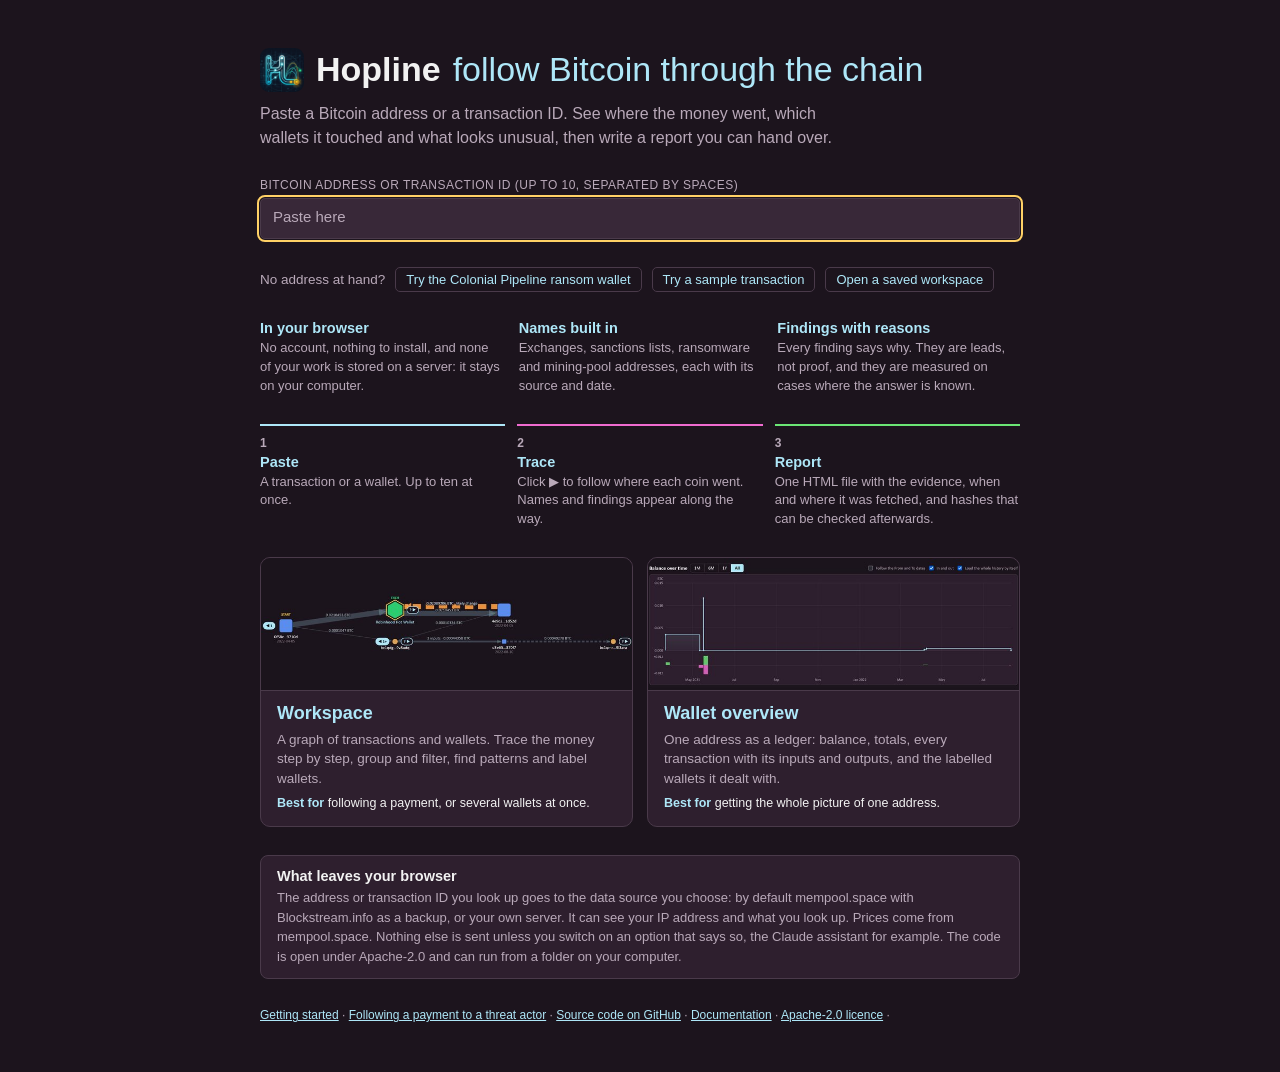
==== index.html @ 7388257e "Version in each page's footer, and a bar that offers a reload when the site has a later one Each pag" ====
<!DOCTYPE html>
<html lang="en">
<head>
<meta charset="utf-8">
<meta name="viewport" content="width=device-width, initial-scale=1">
<meta name="referrer" content="no-referrer">
<title>Hopline</title>
<link rel="icon" type="image/png" href="public/logo-96.png">
<link rel="stylesheet" href="public/css/wallet.css">
<link rel="stylesheet" href="public/css/version.css">
<style>
  body { display: flex; flex-direction: column; align-items: center; padding: 48px 16px; }
  main { width: 100%; max-width: 760px; display: flex; flex-direction: column; gap: 28px; }
  h1 { font-size: 34px; line-height: 1.15; margin: 0; display: flex; align-items: center; flex-wrap: wrap; gap: 4px 12px; }
  h1 span { color: var(--accent); font-weight: 400; }
  h1 .logo { border-radius: 9px; flex: none; }
  h2 { margin: 0; }
  .lead { color: var(--dim); margin: 10px 0 0; font-size: 16px; line-height: 1.5; max-width: 66ch; }

  /* the box and where it can be opened */
  .field { display: block; margin: 0 0 6px; font-size: 12px; letter-spacing: 0.04em; text-transform: uppercase; color: var(--dim); }
  #go input { display: block; width: 100%; padding: 11px 12px; font-size: 15px; font-family: Consolas, "Courier New", monospace; }
  #go input::placeholder { font-family: Calibri, "Segoe UI", Arial, sans-serif; color: var(--dim); }
  .detect { display: flex; align-items: center; flex-wrap: wrap; gap: 6px 10px; margin: 10px 0 0; font-size: 13.5px; color: var(--dim); }
  .detect:empty { display: none; }
  .found { display: inline-block; padding: 2px 9px; border: 1px solid var(--accent); border-radius: 99px; color: var(--accent); font-size: 12.5px; font-weight: 700; }
  .found.warn { border-color: var(--danger); color: var(--danger); }
  .found.idle { border-color: var(--line); color: var(--dim); font-weight: 400; }
  .goes { display: grid; grid-template-columns: 1fr 1fr; gap: 10px; margin-top: 10px; }
  @media (max-width: 560px) { .goes { grid-template-columns: minmax(0, 1fr); } }
  .go { display: flex; flex-direction: column; align-items: flex-start; gap: 2px; min-width: 0; padding: 10px 14px; text-align: left; }
  .go b { font-size: 15px; }
  .go span { font-size: 12.5px; opacity: 0.85; font-weight: 400; }
  .go[aria-disabled="true"] { opacity: 0.45; cursor: default; }
  .go[aria-disabled="true"]:hover { border-color: var(--line); }
  .why { margin: 8px 0 0; font-size: 12.5px; color: var(--dim); }
  .why:empty { display: none; }
  #err { color: var(--danger); min-height: 20px; margin: 8px 0 0; }
  #err:empty { display: none; }

  .samples { display: flex; flex-wrap: wrap; align-items: center; gap: 8px 10px; margin: 0; font-size: 13.5px; color: var(--dim); }
  .samples a { padding: 4px 10px; border: 1px solid var(--line); border-radius: 5px; font-size: 13px; text-decoration: none; }
  .samples a:hover, .samples a:focus-visible { border-color: var(--accent); }

  /* what Hopline is */
  .proof { display: grid; grid-template-columns: repeat(3, minmax(0, 1fr)); gap: 16px; }
  .proof h2, .steps h2 { font-size: 14.5px; color: var(--accent); margin-bottom: 3px; }
  .proof p, .steps p { margin: 0; font-size: 13px; line-height: 1.45; color: var(--dim); }
  .steps { display: grid; grid-template-columns: repeat(3, minmax(0, 1fr)); gap: 12px; margin: 0; padding: 0; list-style: none; counter-reset: step; }
  .steps li { counter-increment: step; border-top: 2px solid var(--line); padding-top: 10px; }
  .steps li::before { content: counter(step); display: block; margin-bottom: 4px; font-size: 12px; font-weight: 700; color: var(--dim); }
  .steps li:nth-child(1) { border-top-color: var(--accent); }
  .steps li:nth-child(2) { border-top-color: var(--leave); }
  .steps li:nth-child(3) { border-top-color: var(--arrive); }
  @media (max-width: 640px) { .proof, .steps { grid-template-columns: minmax(0, 1fr); } }

  .cards { display: grid; grid-template-columns: 1fr 1fr; gap: 14px; }
  @media (max-width: 640px) { .cards { grid-template-columns: 1fr; } }
  .card { display: flex; flex-direction: column; min-width: 0; background: var(--panel); border: 1px solid var(--line); border-radius: 10px; overflow: hidden; color: var(--text); text-decoration: none; }
  .card:hover, .card:focus-visible { border-color: var(--accent); }
  .card img { display: block; width: 100%; height: auto; aspect-ratio: 14 / 5; object-fit: cover; background: #170f18; border-bottom: 1px solid var(--line); }
  .card .txt { display: flex; flex-direction: column; gap: 6px; padding: 12px 16px 14px; }
  .card h2 { font-size: 18px; color: var(--accent); }
  .card p { margin: 0; color: var(--dim); font-size: 13.5px; line-height: 1.45; }
  .card .best { color: var(--text); font-size: 12.5px; }
  .card .best b { color: var(--accent); }

  .leaves { background: var(--panel); border: 1px solid var(--line); border-radius: 8px; padding: 12px 16px; }
  .leaves h2 { font-size: 14.5px; margin-bottom: 4px; }
  .leaves p { margin: 0; font-size: 13px; line-height: 1.5; color: var(--dim); }
  main > .hint { margin: 0; }
</style>
<script src="public/js/hopline-noautofill.js"></script>
</head>
<body>
<main>
  <div id="newVersion" class="versionbar" data-root="" role="status" hidden></div>

  <div>
    <h1><img class="logo" src="public/logo-96.png" alt="" width="44" height="44">Hopline <span>follow Bitcoin through the chain</span></h1>
    <p class="lead">Paste a Bitcoin address or a transaction ID. See where the money went, which wallets it touched and what looks unusual, then write a report you can hand over.</p>
  </div>

  <div>
    <form id="go" autocomplete="off">
      <label class="field" for="q">Bitcoin address or transaction ID (up to 10, separated by spaces)</label>
      <input id="q" type="text" spellcheck="false" autofocus placeholder="Paste here" aria-describedby="detect why">
      <div id="detect" class="detect" aria-live="polite"></div>
      <div id="goes" class="goes" hidden></div>
      <p id="why" class="why"></p>
    </form>
    <p id="err" role="alert"></p>
  </div>

  <p class="samples">No address at hand?
    <a id="sampleWallet" href="public/wallet.html?q=bc1qq2euq8pw950klpjcawuy4uj39ym43hs6cfsegq" data-stat="sample-wallet" title="A real wallet with a short history: it received the DarkSide affiliate's share of the Colonial Pipeline ransom in 2021">Try the Colonial Pipeline ransom wallet</a>
    <a id="sampleTx" href="public/workspace.html?q=0f58c9a7aee48bd72ffd929fd3ac80bf95db5be13a6493b2f954de9ae659710d" data-stat="sample">Try a sample transaction</a>
    <a id="openSaved" href="public/workspace.html" title="The workspace opens with &quot;Open a workspace file&quot; ready">Open a saved workspace</a>
  </p>

  <div class="proof">
    <div><h2>In your browser</h2><p>No account, nothing to install, and none of your work is stored on a server: it stays on your computer.</p></div>
    <div><h2>Names built in</h2><p>Exchanges, sanctions lists, ransomware and mining-pool addresses, each with its source and date.</p></div>
    <div><h2>Findings with reasons</h2><p>Every finding says why. They are leads, not proof, and they are measured on cases where the answer is known.</p></div>
  </div>

  <ol class="steps">
    <li><h2>Paste</h2><p>A transaction or a wallet. Up to ten at once.</p></li>
    <li><h2>Trace</h2><p>Click ▶ to follow where each coin went. Names and findings appear along the way.</p></li>
    <li><h2>Report</h2><p>One HTML file with the evidence, when and where it was fetched, and hashes that can be checked afterwards.</p></li>
  </ol>

  <div class="cards">
    <a class="card" href="public/workspace.html">
      <img src="public/front-workspace.jpg" width="700" height="250" alt="The workspace: a transaction, a wallet named Robinhood Hot Wallet and the coins that followed, drawn as a graph">
      <div class="txt"><h2>Workspace</h2><p>A graph of transactions and wallets. Trace the money step by step, group and filter, find patterns and label wallets.</p><p class="best"><b>Best for</b> following a payment, or several wallets at once.</p></div>
    </a>
    <a class="card" href="public/wallet.html">
      <img src="public/front-wallet.jpg" width="700" height="250" alt="The wallet overview: the balance and totals of one address above its list of transactions">
      <div class="txt"><h2>Wallet overview</h2><p>One address as a ledger: balance, totals, every transaction with its inputs and outputs, and the labelled wallets it dealt with.</p><p class="best"><b>Best for</b> getting the whole picture of one address.</p></div>
    </a>
  </div>

  <div class="leaves">
    <h2>What leaves your browser</h2>
    <p>The address or transaction ID you look up goes to the data source you choose: by default mempool.space with Blockstream.info as a backup, or your own server. It can see your IP address and what you look up. Prices come from mempool.space. Nothing else is sent unless you switch on an option that says so, the Claude assistant for example. The code is open under Apache-2.0 and can run from a folder on your computer.</p>
  </div>

  <div class="counterbar" role="note" data-counter hidden><b>Visit counter.</b> This site counts visits with <a href="https://www.goatcounter.com" target="_blank" rel="noopener noreferrer">GoatCounter</a>: page and feature names only, never addresses, IDs, labels or notes. No cookies, and Do Not Track is respected. <a href="https://github.com/forensicworks/hopline/wiki/Publishing-a-copy" target="_blank" rel="noopener noreferrer">How it works</a></div>
  <p class="hint"><a href="https://github.com/forensicworks/hopline/wiki/Getting-started" target="_blank" rel="noopener noreferrer">Getting started</a> · <a href="https://github.com/forensicworks/hopline/wiki/Following-a-payment-to-a-threat-actor" target="_blank" rel="noopener noreferrer">Following a payment to a threat actor</a> · <a href="https://github.com/forensicworks/hopline" target="_blank" rel="noopener noreferrer">Source code on GitHub</a> · <a href="https://github.com/forensicworks/hopline/wiki" target="_blank" rel="noopener noreferrer">Documentation</a> · <a href="https://github.com/forensicworks/hopline/blob/master/LICENSE" target="_blank" rel="noopener noreferrer">Apache-2.0 licence</a> · <span class="ver" data-version hidden></span></p>
</main>
<script src="public/config.js"></script>
<script src="public/js/hopline-stats.js"></script>
<script src="public/js/hopline-address.js"></script>
<script src="public/js/hopline-front.js"></script>
<script src="public/js/hopline-version.js"></script>
<script>
(function () {
  var F = window.HoplineFront, form = document.getElementById('go'), q = document.getElementById('q'), err = document.getElementById('err');
  var detect = document.getElementById('detect'), goes = document.getElementById('goes'), why = document.getElementById('why'), timer = 0, shown = null;

  function open(url) { window.location.href = url; }
  /** Count a feature by its name (nothing else is sent) and then go: a page that is left at once may cancel the count that was just sent. */
  function openCounted(name, url) {
    var s = window.HoplineStats;
    if (name && s && s.enabled) { s.hit(name); setTimeout(function () { open(url); }, 150); } else open(url);
  }
  function node(tag, cls, text) { var e = document.createElement(tag); if (cls) e.className = cls; if (text) e.textContent = text; return e; }

  /** Draw what the box holds: the line that says what was recognised, and one button for each page that can take it. Leaving the box (a click on a button) fires "change", and
      drawing the buttons again then would replace the one being clicked: what is already drawn is left alone unless `again` says so. */
  function render(again) {
    clearTimeout(timer);
    if (again !== true && q.value === shown) return;
    shown = q.value;
    var c = F.classify(q.value);
    err.textContent = ''; detect.textContent = ''; goes.textContent = ''; goes.hidden = true; why.textContent = '';
    if (c.kind === 'empty') return;
    detect.appendChild(node('span', 'found' + (c.kind === 'invalid' || c.kind === 'toomany' ? ' warn' : c.kind === 'typing' ? ' idle' : ''), c.chip));
    detect.appendChild(node('span', '', c.message));
    if (!c.offers.length) return;
    goes.hidden = false;
    c.offers.forEach(function (o, i) {
      var b = node('button', 'go' + (i === 0 ? ' primary' : '')); b.type = 'button'; b.id = o.page === 'wallet' ? 'toWallet' : 'toWorkspace';
      b.appendChild(node('b', '', o.title)); b.appendChild(node('span', '', o.note));
      if (o.url) b.addEventListener('click', function () { open(o.url); });
      else { b.setAttribute('aria-disabled', 'true'); b.setAttribute('aria-describedby', 'why'); why.textContent = o.why; }
      goes.appendChild(b);
    });
  }

  form.addEventListener('submit', function (e) {
    e.preventDefault();
    var c = F.classify(q.value);
    if (c.offers.length && c.offers[0].url) { open(c.offers[0].url); return; }
    render(true);
    if (c.kind === 'empty') err.textContent = 'Enter a Bitcoin address or a transaction ID.';
    q.focus();
  });
  q.addEventListener('input', function () {
    clearTimeout(timer);
    if (F.classify(q.value).kind === 'invalid') timer = setTimeout(function () { render(); }, 500);          // a long address that is still being typed is not shown as wrong until the typing stops
    else render();
  });
  q.addEventListener('change', function () { render(); });
  q.addEventListener('paste', function (e) {                                          // a list pasted one entry to a line: a text box would drop the line breaks and join the entries
    var d = e.clipboardData && e.clipboardData.getData('text');
    if (!d || !/[\r\n]/.test(d)) return;
    e.preventDefault();
    q.setRangeText(d.replace(/\s*[\r\n]+\s*/g, ' ').trim(), q.selectionStart, q.selectionEnd, 'end');
    render(true);
  });
  Array.prototype.forEach.call(document.querySelectorAll('a[data-stat]'), function (a) {
    a.addEventListener('click', function (e) {
      if (e.button || e.ctrlKey || e.metaKey || e.shiftKey || !(window.HoplineStats && window.HoplineStats.enabled)) return;
      e.preventDefault(); openCounted(a.getAttribute('data-stat'), a.href);
    });
  });
}());
</script>
</body>
</html>
---- public/css/wallet.css ----
/* The wallet overview: the same dark theme as the workspace, laid out like a ledger. */
:root {
  --bg: #1c141d;
  --panel: #2e1f2e;
  --panel-2: #382838;
  --line: #4a3a4a;
  --text: #f2f2f2;
  --dim: #b9a9b9;
  --accent: #aee7f8;
  --accent-ink: #0e0f0e;
  --danger: #ff8a80;
  --focus: #ffd166;
  --arrive: #6be675;                 /* the coins that come in: the one green of the site (hopline-style.js has the pair, a test checks they agree) */
  --leave: #f06bd0;                  /* the coins that go out: pink */
  --arrive-tint: rgba(107, 230, 117, 0.14);
  --leave-tint: rgba(240, 107, 208, 0.14);
  font-family: Calibri, "Segoe UI", Arial, sans-serif;
  font-size: 14px;
  color-scheme: dark;
}
* { box-sizing: border-box; }
html, body { margin: 0; background: var(--bg); color: var(--text); min-height: 100%; }
[hidden] { display: none !important; }
.sr { position: absolute; width: 1px; height: 1px; overflow: hidden; clip: rect(0 0 0 0); white-space: nowrap; }
.spacer { flex: 1; }
.hint { color: var(--dim); font-size: 12px; margin: 6px 0 0; line-height: 1.35; }
.mono { font-family: Consolas, "Courier New", monospace; overflow-wrap: anywhere; }
a { color: var(--accent); }
button, input[type="text"] { font: inherit; color: var(--text); background: var(--panel-2); border: 1px solid var(--line); border-radius: 5px; padding: 5px 9px; }
button { cursor: pointer; }
button:hover:not(:disabled) { border-color: var(--accent); }
button:disabled { opacity: 0.45; cursor: default; }
button.primary { background: var(--accent); color: var(--accent-ink); border-color: var(--accent); font-weight: 700; }
:focus-visible { outline: 2px solid var(--focus); outline-offset: 1px; }
.btn { display: inline-block; padding: 5px 9px; border: 1px solid var(--line); border-radius: 5px; background: var(--panel-2); color: var(--text); text-decoration: none; }
.btn:hover { border-color: var(--accent); }

#top { display: flex; align-items: center; gap: 8px; padding: 8px 14px; background: var(--panel); border-bottom: 1px solid var(--line); flex-wrap: wrap; position: sticky; top: 0; z-index: 5; }
.brand { font-weight: 700; font-size: 18px; color: var(--text); text-decoration: none; letter-spacing: 0.3px; }
.brand span { color: var(--accent); font-weight: 400; }
.brand { display: inline-flex; align-items: center; gap: 8px; }
.brand .logo { border-radius: 6px; flex: none; }
#searchForm { display: flex; gap: 6px; flex: 1; min-width: 240px; max-width: 640px; }
#searchForm input { flex: 1; min-width: 0; }

#page { max-width: 1180px; margin: 0 auto; padding: 14px 14px 40px; }
h1 { font-size: 20px; margin: 4px 0 2px; display: flex; flex-wrap: wrap; align-items: center; gap: 6px; }
h2 { font-size: 16px; margin: 22px 0 6px; }
#addr { cursor: help; background: var(--panel); border: 1px solid var(--line); border-radius: 5px; padding: 2px 7px; font-size: 15px; }
.chip { display: inline-block; background: var(--accent); color: var(--accent-ink); border-radius: 10px; padding: 1px 9px; font-size: 12px; font-weight: 700; }
.chip.dim { background: var(--panel-2); color: var(--text); border: 1px solid var(--line); font-weight: 400; }
.copybtn { display: inline-flex; align-items: center; justify-content: center; width: 24px; height: 24px; padding: 0; background: transparent; border: 1px solid transparent; color: var(--dim); }
.copybtn:hover, .copybtn:focus-visible { color: var(--accent); border-color: var(--line); background: var(--panel-2); }
.copybtn.done { color: #6be675; border-color: #6be675; }
#qrfloat { position: fixed; right: 16px; top: 70px; background: #fff; padding: 8px; border-radius: 6px; z-index: 10; box-shadow: 0 6px 20px rgba(0, 0, 0, 0.6); }

#empty { max-width: 440px; margin: 56px auto; padding: 0 8px; text-align: center; }
#empty h2 { margin: 0 0 8px; font-weight: 600; }
#empty p { margin: 8px 0; }
#message { margin: 12px 0; padding: 9px 12px; border: 1px solid var(--line); border-left: 4px solid var(--accent); border-radius: 5px; background: var(--panel); }
#message.bad { border-left-color: var(--danger); color: var(--danger); }
#message button { margin-left: 10px; }

.kv { display: grid; grid-template-columns: repeat(auto-fit, minmax(190px, 1fr)); gap: 8px; margin: 12px 0 0; }
.kv > div { background: var(--panel); border: 1px solid var(--line); border-radius: 6px; padding: 8px 11px; }
.kv dt { color: var(--dim); font-size: 12px; text-transform: uppercase; letter-spacing: 0.4px; margin: 0 0 3px; }
.kv dd { margin: 0; font-size: 15px; font-variant-numeric: tabular-nums; overflow-wrap: anywhere; }
.kv dd small { display: block; color: var(--dim); font-size: 11.5px; }

#assoc { display: grid; gap: 6px; }
.assocrow { display: flex; flex-wrap: wrap; align-items: baseline; gap: 4px 10px; background: var(--panel); border: 1px solid var(--line); border-radius: 6px; padding: 6px 10px; }
.assocrow .nums { margin-left: auto; color: var(--dim); font-size: 12.5px; }

.ledgerbar { display: flex; align-items: center; flex-wrap: wrap; gap: 8px; margin-top: 22px; }
.ledgerbar h2 { margin: 0; }
.seg { display: inline-flex; border: 1px solid var(--line); border-radius: 6px; overflow: hidden; }
.seg button { border: 0; border-radius: 0; background: transparent; padding: 4px 12px; }
.seg button + button { border-left: 1px solid var(--line); }
.seg button[aria-checked="true"] { background: var(--accent); color: var(--accent-ink); font-weight: 700; }

.tx { background: var(--panel); border: 1px solid var(--line); border-radius: 8px; margin: 12px 0; padding: 8px 12px 10px; }
.tx.in { border-left: 4px solid var(--arrive); }
.tx.out { border-left: 4px solid var(--leave); }
.txhead { display: flex; flex-wrap: wrap; align-items: baseline; gap: 4px 14px; margin-bottom: 8px; }
.txhead .time { font-weight: 700; }
.txhead .meta { color: var(--dim); font-size: 12.5px; }
.net { font-weight: 700; font-variant-numeric: tabular-nums; padding: 1px 8px; border-radius: 10px; }
.net.in { color: var(--arrive); background: var(--arrive-tint); }
.net.out { color: var(--leave); background: var(--leave-tint); }
.net.self, .net.none { color: var(--dim); background: rgba(255, 255, 255, 0.07); }
.cols { display: grid; grid-template-columns: 1fr 1fr; gap: 10px 22px; }
@media (max-width: 760px) { .cols { grid-template-columns: 1fr; } }
.col h4 { margin: 0 0 4px; font-size: 12px; text-transform: uppercase; letter-spacing: 0.4px; color: var(--dim); font-weight: 400; }
.line { display: flex; flex-wrap: wrap; align-items: baseline; gap: 2px 8px; padding: 3px 0; border-top: 1px solid rgba(255, 255, 255, 0.05); }
.line:first-of-type { border-top: 0; }
.line .who { flex: 1 1 240px; min-width: 0; overflow-wrap: anywhere; }
.line.self .who { font-weight: 700; }
.line.self { background: rgba(174, 231, 248, 0.07); border-radius: 4px; padding-left: 4px; }
.amt { font-variant-numeric: tabular-nums; padding: 1px 6px; border-radius: 4px; color: #fff; white-space: nowrap; }
.amt.in { background: var(--leave); color: var(--accent-ink); }      /* an input is a coin that is spent: it leaves its wallet */
.amt.out { background: var(--arrive); color: var(--accent-ink); }     /* an output is a coin that is created: it arrives at its wallet */
.lbl { color: var(--accent); font-weight: 700; }
.you { color: var(--accent); font-size: 11.5px; border: 1px solid var(--accent); border-radius: 8px; padding: 0 6px; }
.txfoot { display: flex; flex-wrap: wrap; align-items: center; gap: 4px 12px; margin-top: 8px; color: var(--dim); font-size: 12.5px; }
.txfoot .mono { color: var(--text); font-size: 12.5px; }
footer { max-width: 1180px; margin: 0 auto; padding: 0 14px 24px; color: var(--dim); font-size: 12px; }

/* every list that names the wallet, and a sanctions listing */
#claims { margin: 6px 0 10px; }
.claimrow { display: flex; flex-wrap: wrap; align-items: center; gap: 6px; padding: 4px 0; border-top: 1px solid var(--line); }
.claimrow .hint { flex: 1 1 100%; margin: 0; }
.extlink { font-size: 13px; font-weight: 400; margin-left: 4px; white-space: nowrap; }
.banner.bad { border: 1px solid #ff4d4f; background: rgba(255, 77, 79, 0.12); color: #ff9a9a; padding: 6px 10px; border-radius: 6px; font-weight: 600; }
.chip.bad { border-color: #ff4d4f; color: #ff9a9a; }
#addrLabel.sanctioned { color: #ff9a9a; }

/* amounts in a currency */
.fiatbar { display: flex; flex-wrap: wrap; align-items: center; gap: 6px 14px; margin: 4px 0 10px; font-size: 13px; }
.fiatbar select, .ledgertools select { font: inherit; color: var(--text); background: var(--panel-2); border: 1px solid var(--line); border-radius: 5px; padding: 3px 6px; }
.fiatbar .hint { margin: 0; }
.hint.bad { color: var(--danger); }
.watchbar { display: flex; flex-wrap: wrap; align-items: center; gap: 6px 14px; margin: 8px 0 2px; font-size: 13px; }
.watchbar select { font: inherit; color: var(--text); background: var(--panel-2); border: 1px solid var(--line); border-radius: 5px; padding: 3px 6px; }
.watchbar .hint { margin: 0; }
.watchbanner { display: flex; align-items: center; flex-wrap: wrap; gap: 10px; margin: 8px 0; padding: 6px 10px; border: 1px solid var(--accent); border-left: 4px solid var(--accent); border-radius: 6px; background: var(--panel); }
.newchip { font-size: 10px; font-weight: 700; letter-spacing: 0.04em; color: var(--accent-ink); background: var(--accent); border-radius: 9px; padding: 1px 7px; margin-right: 6px; }
#sBalance small { display: block; color: var(--dim); font-size: 11.5px; font-weight: normal; }

/* search and limits, loading the whole history */
.ledgertools { display: flex; flex-wrap: wrap; align-items: center; gap: 6px 12px; margin: 6px 0; font-size: 13px; }
.ledgertools #fText { flex: 1 1 260px; min-width: 200px; }
.ledgertools input[type="text"], .ledgertools input[type="date"], .ledgertools input[type="time"], .ledgertools input[type="number"], .capwrap input { font: inherit; color: var(--text); background: var(--panel-2); border: 1px solid var(--line); border-radius: 5px; padding: 4px 7px; }
.ledgertools label, .capwrap { display: inline-flex; align-items: center; gap: 5px; color: var(--dim); }
.capwrap input { width: 84px; }
.allbar { display: flex; align-items: center; gap: 10px; margin: 6px 0; padding: 6px 10px; border: 1px solid var(--accent); border-radius: 6px; background: var(--panel); }
.moreRows { margin: 8px 0; }

/* the Export menu, as in the workspace */
.ledgerbar { position: relative; }
.menu { position: relative; }
.menu summary { list-style: none; cursor: pointer; padding: 5px 12px; border: 1px solid var(--line); border-radius: 5px; background: var(--panel-2); }
.menu summary::-webkit-details-marker { display: none; }
.menu summary:hover, .menu[open] summary { border-color: var(--accent); }
.menu-body { position: absolute; right: 0; top: calc(100% + 4px); z-index: 30; width: 300px; max-width: calc(100vw - 32px); background: var(--panel); border: 1px solid var(--line); border-radius: 6px; padding: 8px; display: flex; flex-direction: column; gap: 6px; box-shadow: 0 8px 24px rgba(0, 0, 0, 0.5); }
.menu-body button { text-align: left; }
.menu-body .check { display: flex; align-items: center; gap: 7px; cursor: pointer; }
.menu-body .check:has(input:disabled) { opacity: 0.55; cursor: default; }
.menu-group { display: flex; flex-direction: column; gap: 4px; border-top: 1px solid var(--line); margin-top: 4px; padding-top: 6px; }
.menu-group input { font: inherit; font-size: 12px; color: var(--text); background: var(--panel-2); border: 1px solid var(--line); border-radius: 5px; padding: 3px 6px; }
@media (max-width: 760px) { .menu { position: static; } }                 /* on a phone the menu hangs from the whole bar, so it cannot run off the screen */

/* balance over time */
.chartwrap { position: relative; background: var(--panel); border: 1px solid var(--line); border-radius: 8px; padding: 6px 4px 2px; }
#chart { display: block; width: 100%; height: 260px; cursor: crosshair; border-radius: 6px; touch-action: pan-y; user-select: none; }
.chartbar { display: flex; align-items: center; flex-wrap: wrap; gap: 8px; margin: 22px 0 6px; }
.chartbar h2 { margin: 0; }
.chartbar .hint { margin: 0; }
.chartbar label { display: inline-flex; align-items: center; gap: 6px; color: var(--dim); font-size: 13px; cursor: pointer; }
.chartbanner { display: flex; align-items: center; flex-wrap: wrap; gap: 10px; margin: 0 0 6px; padding: 6px 10px; border: 1px solid var(--line); border-left: 3px solid var(--accent); border-radius: 6px; background: var(--panel); color: var(--dim); font-size: 13px; }
.chartline { position: absolute; width: 1px; background: var(--dim); opacity: 0.55; pointer-events: none; }
.chartband { position: absolute; background: var(--accent); opacity: 0.16; border-radius: 2px; pointer-events: none; }
.chartsel { position: absolute; background: var(--accent); opacity: 0.2; border-left: 1px solid var(--accent); border-right: 1px solid var(--accent); pointer-events: none; }
.chartdot { position: absolute; width: 10px; height: 10px; margin: -5px 0 0 -5px; border-radius: 50%; background: var(--accent); border: 2px solid var(--bg); pointer-events: none; }
.charttip { position: absolute; z-index: 3; pointer-events: none; background: var(--bg); border: 1px solid var(--accent); border-radius: 6px; padding: 5px 9px; font-size: 12.5px; line-height: 1.4; box-shadow: 0 4px 14px rgba(0, 0, 0, 0.55); max-width: 280px; }
.charttip .up { color: var(--arrive); }
.charttip .down { color: var(--leave); }
.charttip .small { font-size: 11.5px; color: var(--dim); }

/* biggest counterparties */
#cp { display: grid; gap: 4px; }
.cprow { display: grid; grid-template-columns: 26px minmax(0, 1fr) auto auto 90px auto; align-items: center; gap: 4px 10px; background: var(--panel); border: 1px solid var(--line); border-radius: 6px; padding: 5px 10px; }
.cprow.sanctioned, .clrow.sanctioned { border-color: #ff4d4f; }
.cprow .rank { color: var(--dim); font-variant-numeric: tabular-nums; text-align: right; }
.cprow .cpwho { display: flex; flex-wrap: wrap; align-items: baseline; gap: 2px 8px; min-width: 0; }
.cprow .nums { color: var(--dim); font-size: 12.5px; }
.cprow .vol { font-variant-numeric: tabular-nums; font-weight: 700; white-space: nowrap; }
.cprow .bar { display: block; height: 8px; background: var(--panel-2); border-radius: 4px; overflow: hidden; }
.cprow .bar i { display: block; height: 100%; background: var(--accent); }
.findbtn { padding: 2px 8px; font-size: 12.5px; }
@media (max-width: 760px) { .cprow { grid-template-columns: 22px minmax(0, 1fr) auto; } .cprow .nums, .cprow .bar { grid-column: 2 / -1; } }
#cpMore { margin-top: 8px; }

/* the whole wallet */
#clList { display: grid; gap: 3px; margin: 8px 0; }
.clrow { display: flex; flex-wrap: wrap; align-items: baseline; gap: 2px 10px; background: var(--panel); border: 1px solid var(--line); border-radius: 6px; padding: 4px 10px; }
.clrow .nums { margin-left: auto; font-variant-numeric: tabular-nums; }
.clbtns { display: flex; flex-wrap: wrap; align-items: center; gap: 8px; margin: 8px 0; }

/* trace from here */
.txhead .pick { margin-left: auto; color: var(--dim); font-size: 12.5px; display: inline-flex; align-items: center; gap: 4px; cursor: pointer; }
.tx.flash { outline: 2px solid var(--focus); outline-offset: 2px; }
.pickbar { position: sticky; bottom: 0; z-index: 4; display: flex; flex-wrap: wrap; align-items: center; gap: 8px 12px; margin-top: 10px; padding: 8px 12px; background: var(--panel); border: 1px solid var(--accent); border-radius: 8px; box-shadow: 0 -4px 14px rgba(0, 0, 0, 0.45); }
.btn.primary { background: var(--accent); color: var(--accent-ink); border-color: var(--accent); font-weight: 700; }

/* the notice that the live site counts visits (shown only when it does) */
.counterbar { margin: 18px 0 0; padding: 6px 10px; border: 1px solid var(--line); border-radius: 6px; background: var(--panel); color: var(--dim); font-size: 12px; line-height: 1.4; }
---- public/css/version.css ----
/* The version shown in a page's footer, and the bar that says the site has a newer one (public/js/hopline-version.js). Shared by the three pages, which all define the theme variables used here. */
.ver { color: var(--dim); font-size: 12px; }
.ver[hidden] { display: none; }
.ver-fixed { position: fixed; right: 14px; bottom: 5px; z-index: 5; }
body.canvas-full .ver-fixed { display: none; }

.versionbar { display: flex; flex-wrap: wrap; align-items: center; gap: 8px 12px; margin: 8px 12px; padding: 8px 14px; background: var(--panel-2); border: 1px solid var(--accent); border-radius: 8px; color: var(--text); font-size: 13px; }
.versionbar[hidden] { display: none; }
.versionbar .msg { flex: 1 1 280px; min-width: 0; line-height: 1.4; }
main > .versionbar { margin: 0; }
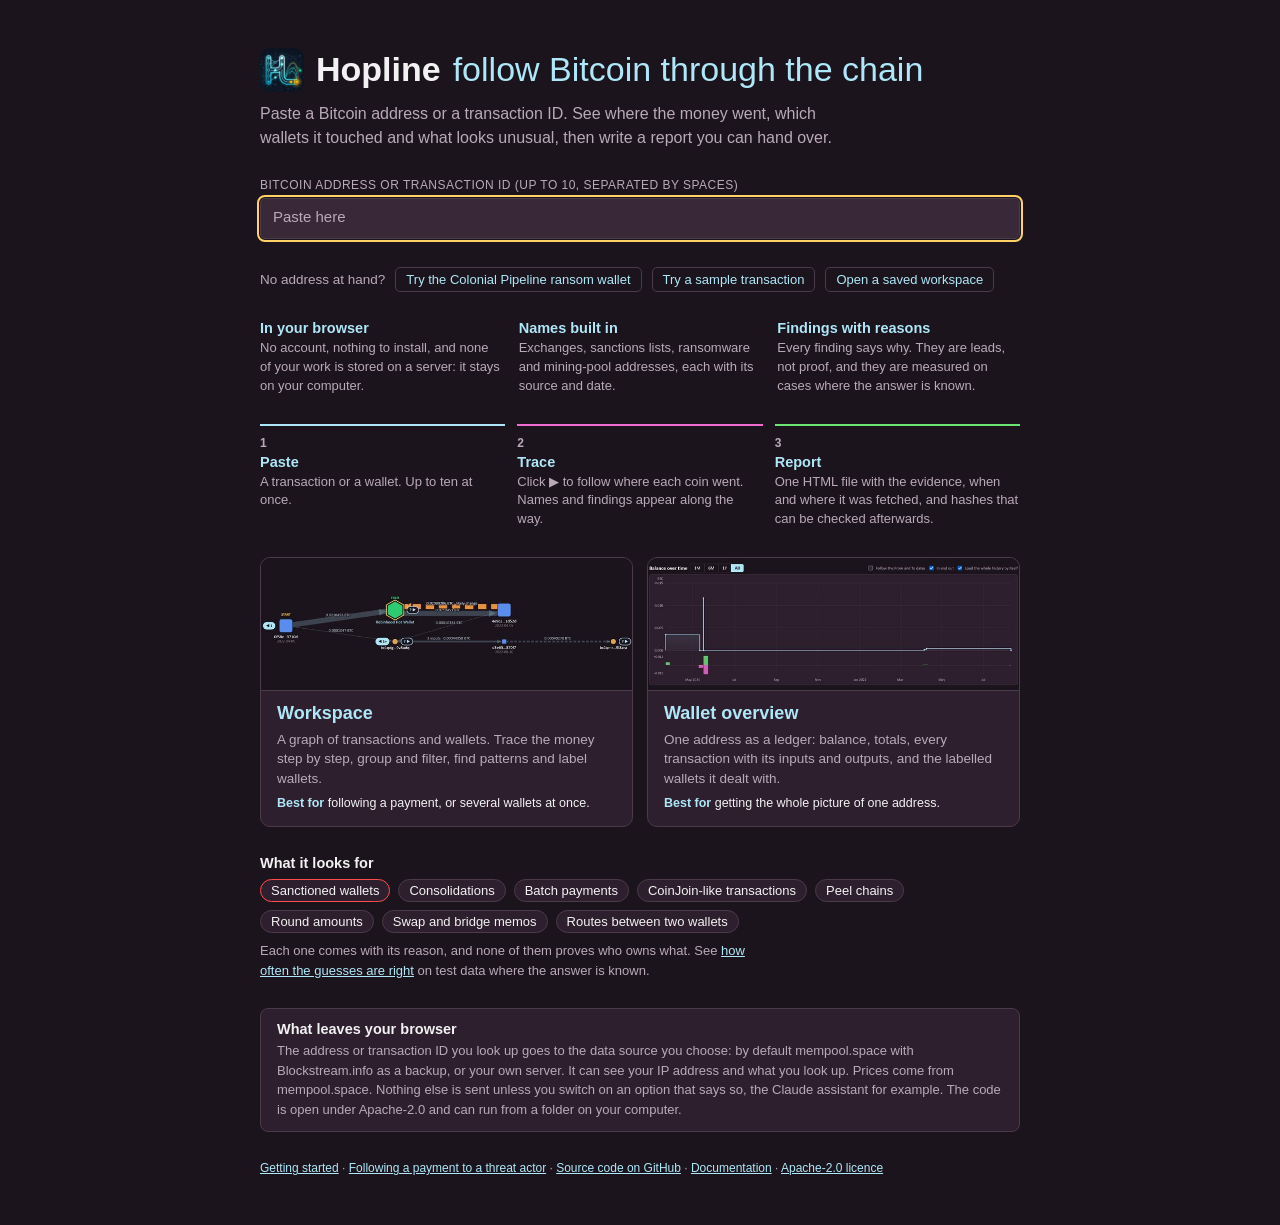
==== commit 6940221a: "Merge pull request #71 from forensicworks/start-page-share Start page: what it looks for, a title an" ====
--- a/index.html
+++ b/index.html
@@ -4,10 +4,19 @@
 <meta charset="utf-8">
 <meta name="viewport" content="width=device-width, initial-scale=1">
 <meta name="referrer" content="no-referrer">
-<title>Hopline</title>
+<title>Hopline - follow Bitcoin through the chain</title>
+<meta name="description" content="Follow Bitcoin through the chain in your browser: paste an address or a transaction ID, trace the money, label wallets and write a report you can hand over.">
+<meta property="og:type" content="website">
+<meta property="og:site_name" content="Hopline">
+<meta property="og:title" content="Hopline - follow Bitcoin through the chain">
+<meta property="og:description" content="Paste an address or a transaction ID. See where the money went, which wallets it touched and what looks unusual, then write a report you can hand over. Open source, in your browser.">
+<meta property="og:image" content="public/share.png" data-absolute>
+<meta property="og:image:width" content="1200">
+<meta property="og:image:height" content="630">
+<meta property="og:image:alt" content="The Hopline name above a graph of a transaction, the wallet it paid and the coins that followed.">
+<meta name="twitter:card" content="summary_large_image">
 <link rel="icon" type="image/png" href="public/logo-96.png">
 <link rel="stylesheet" href="public/css/wallet.css">
-<link rel="stylesheet" href="public/css/version.css">
 <style>
   body { display: flex; flex-direction: column; align-items: center; padding: 48px 16px; }
   main { width: 100%; max-width: 760px; display: flex; flex-direction: column; gap: 28px; }
@@ -65,6 +74,11 @@
   .card .best { color: var(--text); font-size: 12.5px; }
   .card .best b { color: var(--accent); }
 
+  .looks h2 { font-size: 14.5px; margin-bottom: 8px; }
+  .looklist { display: flex; flex-wrap: wrap; gap: 8px; margin: 0; padding: 0; list-style: none; }
+  .looklist li { padding: 3px 10px; border: 1px solid var(--line); border-radius: 99px; background: var(--panel); font-size: 13px; }
+  .looklist li.sanctions { border-color: #ff4d4f; }
+  .looks p { margin: 8px 0 0; max-width: 68ch; color: var(--dim); font-size: 13px; line-height: 1.5; }
   .leaves { background: var(--panel); border: 1px solid var(--line); border-radius: 8px; padding: 12px 16px; }
   .leaves h2 { font-size: 14.5px; margin-bottom: 4px; }
   .leaves p { margin: 0; font-size: 13px; line-height: 1.5; color: var(--dim); }
@@ -74,8 +88,6 @@
 </head>
 <body>
 <main>
-  <div id="newVersion" class="versionbar" data-root="" role="status" hidden></div>
-
   <div>
     <h1><img class="logo" src="public/logo-96.png" alt="" width="44" height="44">Hopline <span>follow Bitcoin through the chain</span></h1>
     <p class="lead">Paste a Bitcoin address or a transaction ID. See where the money went, which wallets it touched and what looks unusual, then write a report you can hand over.</p>
@@ -121,19 +133,26 @@
     </a>
   </div>
 
+  <div class="looks">
+    <h2>What it looks for</h2>
+    <ul class="looklist">
+      <li class="sanctions">Sanctioned wallets</li><li>Consolidations</li><li>Batch payments</li><li>CoinJoin-like transactions</li><li>Peel chains</li><li>Round amounts</li><li>Swap and bridge memos</li><li>Routes between two wallets</li>
+    </ul>
+    <p>Each one comes with its reason, and none of them proves who owns what. See <a href="https://github.com/forensicworks/hopline/wiki/Accuracy" target="_blank" rel="noopener noreferrer">how often the guesses are right</a> on test data where the answer is known.</p>
+  </div>
+
   <div class="leaves">
     <h2>What leaves your browser</h2>
     <p>The address or transaction ID you look up goes to the data source you choose: by default mempool.space with Blockstream.info as a backup, or your own server. It can see your IP address and what you look up. Prices come from mempool.space. Nothing else is sent unless you switch on an option that says so, the Claude assistant for example. The code is open under Apache-2.0 and can run from a folder on your computer.</p>
   </div>
 
   <div class="counterbar" role="note" data-counter hidden><b>Visit counter.</b> This site counts visits with <a href="https://www.goatcounter.com" target="_blank" rel="noopener noreferrer">GoatCounter</a>: page and feature names only, never addresses, IDs, labels or notes. No cookies, and Do Not Track is respected. <a href="https://github.com/forensicworks/hopline/wiki/Publishing-a-copy" target="_blank" rel="noopener noreferrer">How it works</a></div>
-  <p class="hint"><a href="https://github.com/forensicworks/hopline/wiki/Getting-started" target="_blank" rel="noopener noreferrer">Getting started</a> · <a href="https://github.com/forensicworks/hopline/wiki/Following-a-payment-to-a-threat-actor" target="_blank" rel="noopener noreferrer">Following a payment to a threat actor</a> · <a href="https://github.com/forensicworks/hopline" target="_blank" rel="noopener noreferrer">Source code on GitHub</a> · <a href="https://github.com/forensicworks/hopline/wiki" target="_blank" rel="noopener noreferrer">Documentation</a> · <a href="https://github.com/forensicworks/hopline/blob/master/LICENSE" target="_blank" rel="noopener noreferrer">Apache-2.0 licence</a> · <span class="ver" data-version hidden></span></p>
+  <p class="hint"><a href="https://github.com/forensicworks/hopline/wiki/Getting-started" target="_blank" rel="noopener noreferrer">Getting started</a> · <a href="https://github.com/forensicworks/hopline/wiki/Following-a-payment-to-a-threat-actor" target="_blank" rel="noopener noreferrer">Following a payment to a threat actor</a> · <a href="https://github.com/forensicworks/hopline" target="_blank" rel="noopener noreferrer">Source code on GitHub</a> · <a href="https://github.com/forensicworks/hopline/wiki" target="_blank" rel="noopener noreferrer">Documentation</a> · <a href="https://github.com/forensicworks/hopline/blob/master/LICENSE" target="_blank" rel="noopener noreferrer">Apache-2.0 licence</a></p>
 </main>
 <script src="public/config.js"></script>
 <script src="public/js/hopline-stats.js"></script>
 <script src="public/js/hopline-address.js"></script>
 <script src="public/js/hopline-front.js"></script>
-<script src="public/js/hopline-version.js"></script>
 <script>
 (function () {
   var F = window.HoplineFront, form = document.getElementById('go'), q = document.getElementById('q'), err = document.getElementById('err');
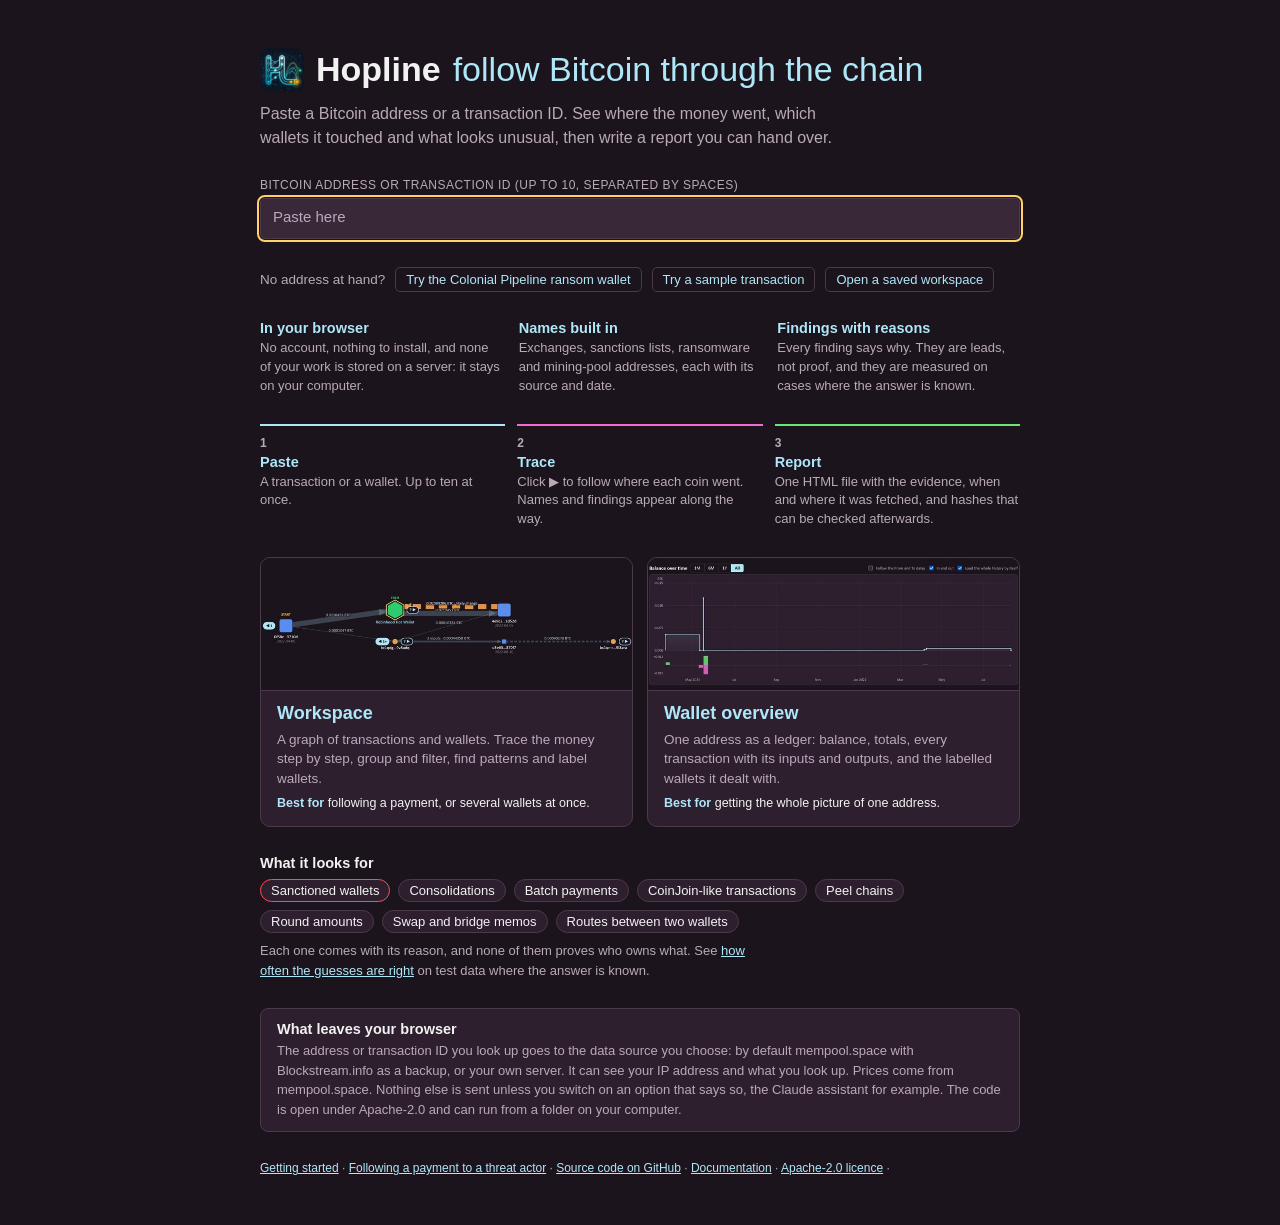
==== commit e461f9e8: "Merge pull request #73 from forensicworks/version-banner Version in each page's footer, and a bar th" ====
--- a/index.html
+++ b/index.html
@@ -17,6 +17,7 @@
 <meta name="twitter:card" content="summary_large_image">
 <link rel="icon" type="image/png" href="public/logo-96.png">
 <link rel="stylesheet" href="public/css/wallet.css">
+<link rel="stylesheet" href="public/css/version.css">
 <style>
   body { display: flex; flex-direction: column; align-items: center; padding: 48px 16px; }
   main { width: 100%; max-width: 760px; display: flex; flex-direction: column; gap: 28px; }
@@ -88,6 +89,8 @@
 </head>
 <body>
 <main>
+  <div id="newVersion" class="versionbar" data-root="" role="status" hidden></div>
+
   <div>
     <h1><img class="logo" src="public/logo-96.png" alt="" width="44" height="44">Hopline <span>follow Bitcoin through the chain</span></h1>
     <p class="lead">Paste a Bitcoin address or a transaction ID. See where the money went, which wallets it touched and what looks unusual, then write a report you can hand over.</p>
@@ -147,12 +150,13 @@
   </div>
 
   <div class="counterbar" role="note" data-counter hidden><b>Visit counter.</b> This site counts visits with <a href="https://www.goatcounter.com" target="_blank" rel="noopener noreferrer">GoatCounter</a>: page and feature names only, never addresses, IDs, labels or notes. No cookies, and Do Not Track is respected. <a href="https://github.com/forensicworks/hopline/wiki/Publishing-a-copy" target="_blank" rel="noopener noreferrer">How it works</a></div>
-  <p class="hint"><a href="https://github.com/forensicworks/hopline/wiki/Getting-started" target="_blank" rel="noopener noreferrer">Getting started</a> · <a href="https://github.com/forensicworks/hopline/wiki/Following-a-payment-to-a-threat-actor" target="_blank" rel="noopener noreferrer">Following a payment to a threat actor</a> · <a href="https://github.com/forensicworks/hopline" target="_blank" rel="noopener noreferrer">Source code on GitHub</a> · <a href="https://github.com/forensicworks/hopline/wiki" target="_blank" rel="noopener noreferrer">Documentation</a> · <a href="https://github.com/forensicworks/hopline/blob/master/LICENSE" target="_blank" rel="noopener noreferrer">Apache-2.0 licence</a></p>
+  <p class="hint"><a href="https://github.com/forensicworks/hopline/wiki/Getting-started" target="_blank" rel="noopener noreferrer">Getting started</a> · <a href="https://github.com/forensicworks/hopline/wiki/Following-a-payment-to-a-threat-actor" target="_blank" rel="noopener noreferrer">Following a payment to a threat actor</a> · <a href="https://github.com/forensicworks/hopline" target="_blank" rel="noopener noreferrer">Source code on GitHub</a> · <a href="https://github.com/forensicworks/hopline/wiki" target="_blank" rel="noopener noreferrer">Documentation</a> · <a href="https://github.com/forensicworks/hopline/blob/master/LICENSE" target="_blank" rel="noopener noreferrer">Apache-2.0 licence</a> · <span class="ver" data-version hidden></span></p>
 </main>
 <script src="public/config.js"></script>
 <script src="public/js/hopline-stats.js"></script>
 <script src="public/js/hopline-address.js"></script>
 <script src="public/js/hopline-front.js"></script>
+<script src="public/js/hopline-version.js"></script>
 <script>
 (function () {
   var F = window.HoplineFront, form = document.getElementById('go'), q = document.getElementById('q'), err = document.getElementById('err');
--- a/public/css/version.css
+++ b/public/css/version.css
@@ -0,0 +1,10 @@
+/* The version shown in a page's footer, and the bar that says the site has a newer one (public/js/hopline-version.js). Shared by the three pages, which all define the theme variables used here. */
+.ver { color: var(--dim); font-size: 12px; }
+.ver[hidden] { display: none; }
+.ver-fixed { position: fixed; right: 14px; bottom: 5px; z-index: 5; }
+body.canvas-full .ver-fixed { display: none; }
+
+.versionbar { display: flex; flex-wrap: wrap; align-items: center; gap: 8px 12px; margin: 8px 12px; padding: 8px 14px; background: var(--panel-2); border: 1px solid var(--accent); border-radius: 8px; color: var(--text); font-size: 13px; }
+.versionbar[hidden] { display: none; }
+.versionbar .msg { flex: 1 1 280px; min-width: 0; line-height: 1.4; }
+main > .versionbar { margin: 0; }
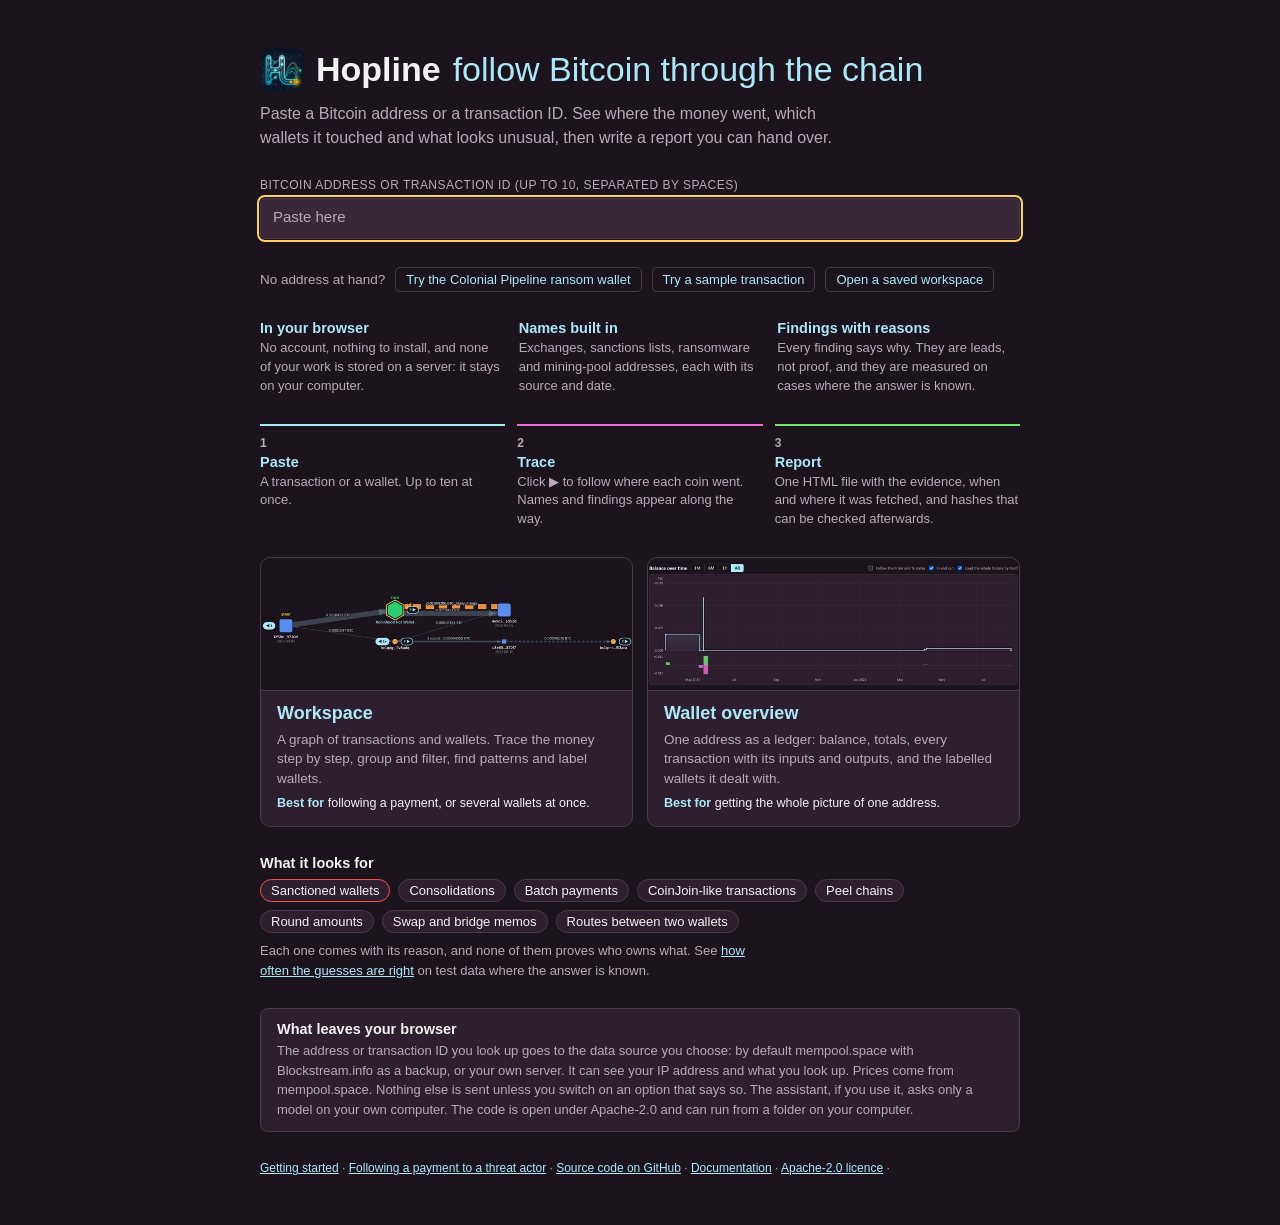
==== commit 6f77878b: "Assistant: remove the Claude option, so the assistant asks only a model on this computer The optiona" ====
--- a/index.html
+++ b/index.html
@@ -108,8 +108,8 @@
   </div>
 
   <p class="samples">No address at hand?
-    <a id="sampleWallet" href="public/wallet.html?q=bc1qq2euq8pw950klpjcawuy4uj39ym43hs6cfsegq" data-stat="sample-wallet" title="A real wallet with a short history: it received the DarkSide affiliate's share of the Colonial Pipeline ransom in 2021">Try the Colonial Pipeline ransom wallet</a>
-    <a id="sampleTx" href="public/workspace.html?q=0f58c9a7aee48bd72ffd929fd3ac80bf95db5be13a6493b2f954de9ae659710d" data-stat="sample">Try a sample transaction</a>
+    <a id="sampleWallet" href="public/wallet.html?q=bc1qq2euq8pw950klpjcawuy4uj39ym43hs6cfsegq" title="A real wallet with a short history: it received the DarkSide affiliate's share of the Colonial Pipeline ransom in 2021">Try the Colonial Pipeline ransom wallet</a>
+    <a id="sampleTx" href="public/workspace.html?q=0f58c9a7aee48bd72ffd929fd3ac80bf95db5be13a6493b2f954de9ae659710d">Try a sample transaction</a>
     <a id="openSaved" href="public/workspace.html" title="The workspace opens with &quot;Open a workspace file&quot; ready">Open a saved workspace</a>
   </p>
 
@@ -146,14 +146,12 @@
 
   <div class="leaves">
     <h2>What leaves your browser</h2>
-    <p>The address or transaction ID you look up goes to the data source you choose: by default mempool.space with Blockstream.info as a backup, or your own server. It can see your IP address and what you look up. Prices come from mempool.space. Nothing else is sent unless you switch on an option that says so, the Claude assistant for example. The code is open under Apache-2.0 and can run from a folder on your computer.</p>
-  </div>
-
-  <div class="counterbar" role="note" data-counter hidden><b>Visit counter.</b> This site counts visits with <a href="https://www.goatcounter.com" target="_blank" rel="noopener noreferrer">GoatCounter</a>: page and feature names only, never addresses, IDs, labels or notes. No cookies, and Do Not Track is respected. <a href="https://github.com/forensicworks/hopline/wiki/Publishing-a-copy" target="_blank" rel="noopener noreferrer">How it works</a></div>
+    <p>The address or transaction ID you look up goes to the data source you choose: by default mempool.space with Blockstream.info as a backup, or your own server. It can see your IP address and what you look up. Prices come from mempool.space. Nothing else is sent unless you switch on an option that says so. The assistant, if you use it, asks only a model on your own computer. The code is open under Apache-2.0 and can run from a folder on your computer.</p>
+  </div>
+
   <p class="hint"><a href="https://github.com/forensicworks/hopline/wiki/Getting-started" target="_blank" rel="noopener noreferrer">Getting started</a> · <a href="https://github.com/forensicworks/hopline/wiki/Following-a-payment-to-a-threat-actor" target="_blank" rel="noopener noreferrer">Following a payment to a threat actor</a> · <a href="https://github.com/forensicworks/hopline" target="_blank" rel="noopener noreferrer">Source code on GitHub</a> · <a href="https://github.com/forensicworks/hopline/wiki" target="_blank" rel="noopener noreferrer">Documentation</a> · <a href="https://github.com/forensicworks/hopline/blob/master/LICENSE" target="_blank" rel="noopener noreferrer">Apache-2.0 licence</a> · <span class="ver" data-version hidden></span></p>
 </main>
 <script src="public/config.js"></script>
-<script src="public/js/hopline-stats.js"></script>
 <script src="public/js/hopline-address.js"></script>
 <script src="public/js/hopline-front.js"></script>
 <script src="public/js/hopline-version.js"></script>
@@ -163,11 +161,6 @@
   var detect = document.getElementById('detect'), goes = document.getElementById('goes'), why = document.getElementById('why'), timer = 0, shown = null;
 
   function open(url) { window.location.href = url; }
-  /** Count a feature by its name (nothing else is sent) and then go: a page that is left at once may cancel the count that was just sent. */
-  function openCounted(name, url) {
-    var s = window.HoplineStats;
-    if (name && s && s.enabled) { s.hit(name); setTimeout(function () { open(url); }, 150); } else open(url);
-  }
   function node(tag, cls, text) { var e = document.createElement(tag); if (cls) e.className = cls; if (text) e.textContent = text; return e; }
 
   /** Draw what the box holds: the line that says what was recognised, and one button for each page that can take it. Leaving the box (a click on a button) fires "change", and
@@ -213,12 +206,6 @@
     q.setRangeText(d.replace(/\s*[\r\n]+\s*/g, ' ').trim(), q.selectionStart, q.selectionEnd, 'end');
     render(true);
   });
-  Array.prototype.forEach.call(document.querySelectorAll('a[data-stat]'), function (a) {
-    a.addEventListener('click', function (e) {
-      if (e.button || e.ctrlKey || e.metaKey || e.shiftKey || !(window.HoplineStats && window.HoplineStats.enabled)) return;
-      e.preventDefault(); openCounted(a.getAttribute('data-stat'), a.href);
-    });
-  });
 }());
 </script>
 </body>
--- a/public/css/wallet.css
+++ b/public/css/wallet.css
@@ -192,5 +192,3 @@
 .pickbar { position: sticky; bottom: 0; z-index: 4; display: flex; flex-wrap: wrap; align-items: center; gap: 8px 12px; margin-top: 10px; padding: 8px 12px; background: var(--panel); border: 1px solid var(--accent); border-radius: 8px; box-shadow: 0 -4px 14px rgba(0, 0, 0, 0.45); }
 .btn.primary { background: var(--accent); color: var(--accent-ink); border-color: var(--accent); font-weight: 700; }
 
-/* the notice that the live site counts visits (shown only when it does) */
-.counterbar { margin: 18px 0 0; padding: 6px 10px; border: 1px solid var(--line); border-radius: 6px; background: var(--panel); color: var(--dim); font-size: 12px; line-height: 1.4; }
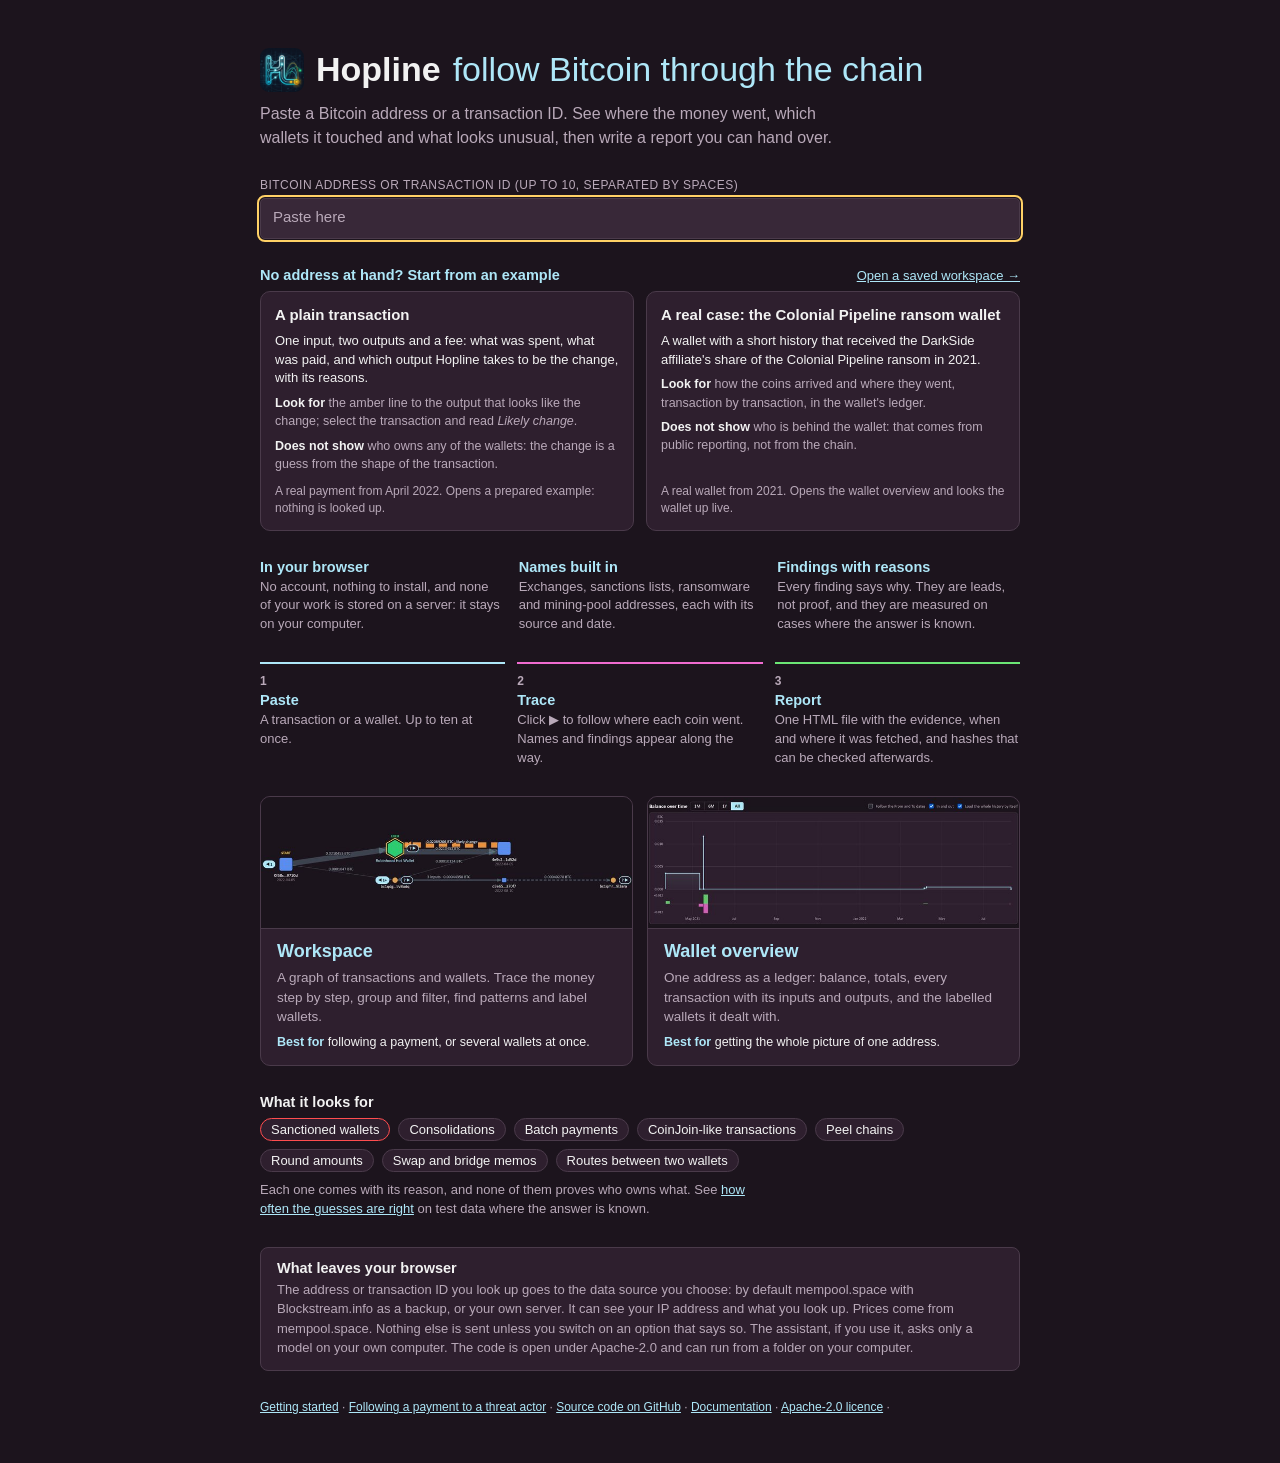
==== commit f6f3089c: "Front page: examples to start from, a plain transaction, and a fold for more The "No address at hand" ====
--- a/index.html
+++ b/index.html
@@ -48,9 +48,23 @@
   #err { color: var(--danger); min-height: 20px; margin: 8px 0 0; }
   #err:empty { display: none; }
 
-  .samples { display: flex; flex-wrap: wrap; align-items: center; gap: 8px 10px; margin: 0; font-size: 13.5px; color: var(--dim); }
-  .samples a { padding: 4px 10px; border: 1px solid var(--line); border-radius: 5px; font-size: 13px; text-decoration: none; }
-  .samples a:hover, .samples a:focus-visible { border-color: var(--accent); }
+  /* examples to start from (no address at hand): one card each, and a way to open a saved workspace */
+  .learnhead { display: flex; flex-wrap: wrap; align-items: baseline; justify-content: space-between; gap: 4px 16px; margin: 0 0 8px; }
+  .learn h2 { font-size: 14.5px; color: var(--accent); margin: 0; }
+  .learnhead a { font-size: 13px; }
+  .lcards { display: grid; grid-template-columns: repeat(auto-fill, minmax(260px, 1fr)); gap: 12px; }
+  .lcard { display: flex; flex-direction: column; gap: 6px; min-width: 0; padding: 12px 14px; background: var(--panel); border: 1px solid var(--line); border-radius: 10px; color: var(--text); text-decoration: none; font-size: 13px; line-height: 1.45; }
+  .lcard:hover, .lcard:focus-visible { border-color: var(--accent); }
+  .lcard .name { font-size: 15px; font-weight: 700; }
+  .lcard .look, .lcard .not, .lcard .meta { color: var(--dim); font-size: 12.5px; }
+  .lcard .look b, .lcard .not b { color: var(--text); font-weight: 700; }
+  .lcard .meta { margin-top: auto; padding-top: 4px; font-size: 12px; }
+  .learn details.more { margin-top: 12px; }
+  .learn details.more > summary { cursor: pointer; width: fit-content; padding: 4px 0; font-size: 13px; color: var(--accent); }
+  .learn details.more > summary:hover, .learn details.more > summary:focus-visible { text-decoration: underline; }
+  .learn details.more[open] > summary { margin-bottom: 8px; }
+  .learn .lgroup { grid-column: 1 / -1; margin: 6px 0 0; font-size: 12px; font-weight: 700; letter-spacing: 0.04em; text-transform: uppercase; color: var(--dim); }
+  .learn .lgroup:first-child { margin-top: 0; }
 
   /* what Hopline is */
   .proof { display: grid; grid-template-columns: repeat(3, minmax(0, 1fr)); gap: 16px; }
@@ -107,11 +121,30 @@
     <p id="err" role="alert"></p>
   </div>
 
-  <p class="samples">No address at hand?
-    <a id="sampleWallet" href="public/wallet.html?q=bc1qq2euq8pw950klpjcawuy4uj39ym43hs6cfsegq" title="A real wallet with a short history: it received the DarkSide affiliate's share of the Colonial Pipeline ransom in 2021">Try the Colonial Pipeline ransom wallet</a>
-    <a id="sampleTx" href="public/workspace.html?q=0f58c9a7aee48bd72ffd929fd3ac80bf95db5be13a6493b2f954de9ae659710d">Try a sample transaction</a>
-    <a id="openSaved" href="public/workspace.html" title="The workspace opens with &quot;Open a workspace file&quot; ready">Open a saved workspace</a>
-  </p>
+  <div class="learn">
+    <div class="learnhead">
+      <h2>No address at hand? Start from an example</h2>
+      <a id="openSaved" href="public/workspace.html" title="The workspace opens with &quot;Open a workspace file&quot; ready">Open a saved workspace &rarr;</a>
+    </div>
+    <!-- To add an example: one more <a class="lcard" id="..."> below, in the order it should appear (optionally data-group="Learn the patterns"). The first two stay in view; when two or more
+         more follow, the page folds them under "More examples (N)" (see collapseExamples). -->
+    <div class="lcards">
+      <a class="lcard" id="samplePlain" href="public/workspace.html#s1/[base64]">
+        <span class="name">A plain transaction</span>
+        <span class="what">One input, two outputs and a fee: what was spent, what was paid, and which output Hopline takes to be the change, with its reasons.</span>
+        <span class="look"><b>Look for</b> the amber line to the output that looks like the change; select the transaction and read <i>Likely change</i>.</span>
+        <span class="not"><b>Does not show</b> who owns any of the wallets: the change is a guess from the shape of the transaction.</span>
+        <span class="meta">A real payment from April 2022. Opens a prepared example: nothing is looked up.</span>
+      </a>
+      <a class="lcard" id="sampleWallet" href="public/wallet.html?q=bc1qq2euq8pw950klpjcawuy4uj39ym43hs6cfsegq">
+        <span class="name">A real case: the Colonial Pipeline ransom wallet</span>
+        <span class="what">A wallet with a short history that received the DarkSide affiliate's share of the Colonial Pipeline ransom in 2021.</span>
+        <span class="look"><b>Look for</b> how the coins arrived and where they went, transaction by transaction, in the wallet's ledger.</span>
+        <span class="not"><b>Does not show</b> who is behind the wallet: that comes from public reporting, not from the chain.</span>
+        <span class="meta">A real wallet from 2021. Opens the wallet overview and looks the wallet up live.</span>
+      </a>
+    </div>
+  </div>
 
   <div class="proof">
     <div><h2>In your browser</h2><p>No account, nothing to install, and none of your work is stored on a server: it stays on your computer.</p></div>
@@ -161,6 +194,29 @@
   var detect = document.getElementById('detect'), goes = document.getElementById('goes'), why = document.getElementById('why'), timer = 0, shown = null;
 
   function open(url) { window.location.href = url; }
+
+  /** Examples beyond the first two sit behind "More examples (N)": a native <details>, closed whenever the page opens (the start page remembers nothing). Nothing is folded unless at least
+      two would be, since "More examples (1)" saves nothing. A card may carry data-group="..."; the folded ones are then listed under that heading. A link ending #examples opens the list.
+      Safe to call again: the folded cards are put back in order first. */
+  function collapseExamples() {
+    var grid = document.querySelector('.learn > .lcards'), SHOWN = 2, old = document.querySelector('.learn > details.more');
+    if (!grid) return;
+    if (old) { Array.prototype.slice.call(old.querySelectorAll('.lcard')).forEach(function (c) { grid.appendChild(c); }); old.parentNode.removeChild(old); }
+    var cards = Array.prototype.slice.call(grid.children).filter(function (c) { return c.classList.contains('lcard'); });
+    if (cards.length < SHOWN + 2) return;
+    var det = node('details', 'more'), sum = node('summary', '', 'More examples (' + (cards.length - SHOWN) + ')'), inner = node('div', 'lcards'), group = null;
+    det.id = 'examples'; det.appendChild(sum);
+    cards.slice(SHOWN).forEach(function (c) {
+      var g = c.getAttribute('data-group');
+      if (g && g !== group) inner.appendChild(node('h3', 'lgroup', g));
+      if (g) group = g;
+      inner.appendChild(c);
+    });
+    det.appendChild(inner);
+    grid.parentNode.insertBefore(det, grid.nextSibling);
+    if (window.location.hash === '#examples') det.open = true;
+  }
+  window.__examples = { collapse: collapseExamples };                                  // read by the end-to-end tests
   function node(tag, cls, text) { var e = document.createElement(tag); if (cls) e.className = cls; if (text) e.textContent = text; return e; }
 
   /** Draw what the box holds: the line that says what was recognised, and one button for each page that can take it. Leaving the box (a click on a button) fires "change", and
@@ -199,6 +255,7 @@
     else render();
   });
   q.addEventListener('change', function () { render(); });
+  collapseExamples();
   q.addEventListener('paste', function (e) {                                          // a list pasted one entry to a line: a text box would drop the line breaks and join the entries
     var d = e.clipboardData && e.clipboardData.getData('text');
     if (!d || !/[\r\n]/.test(d)) return;
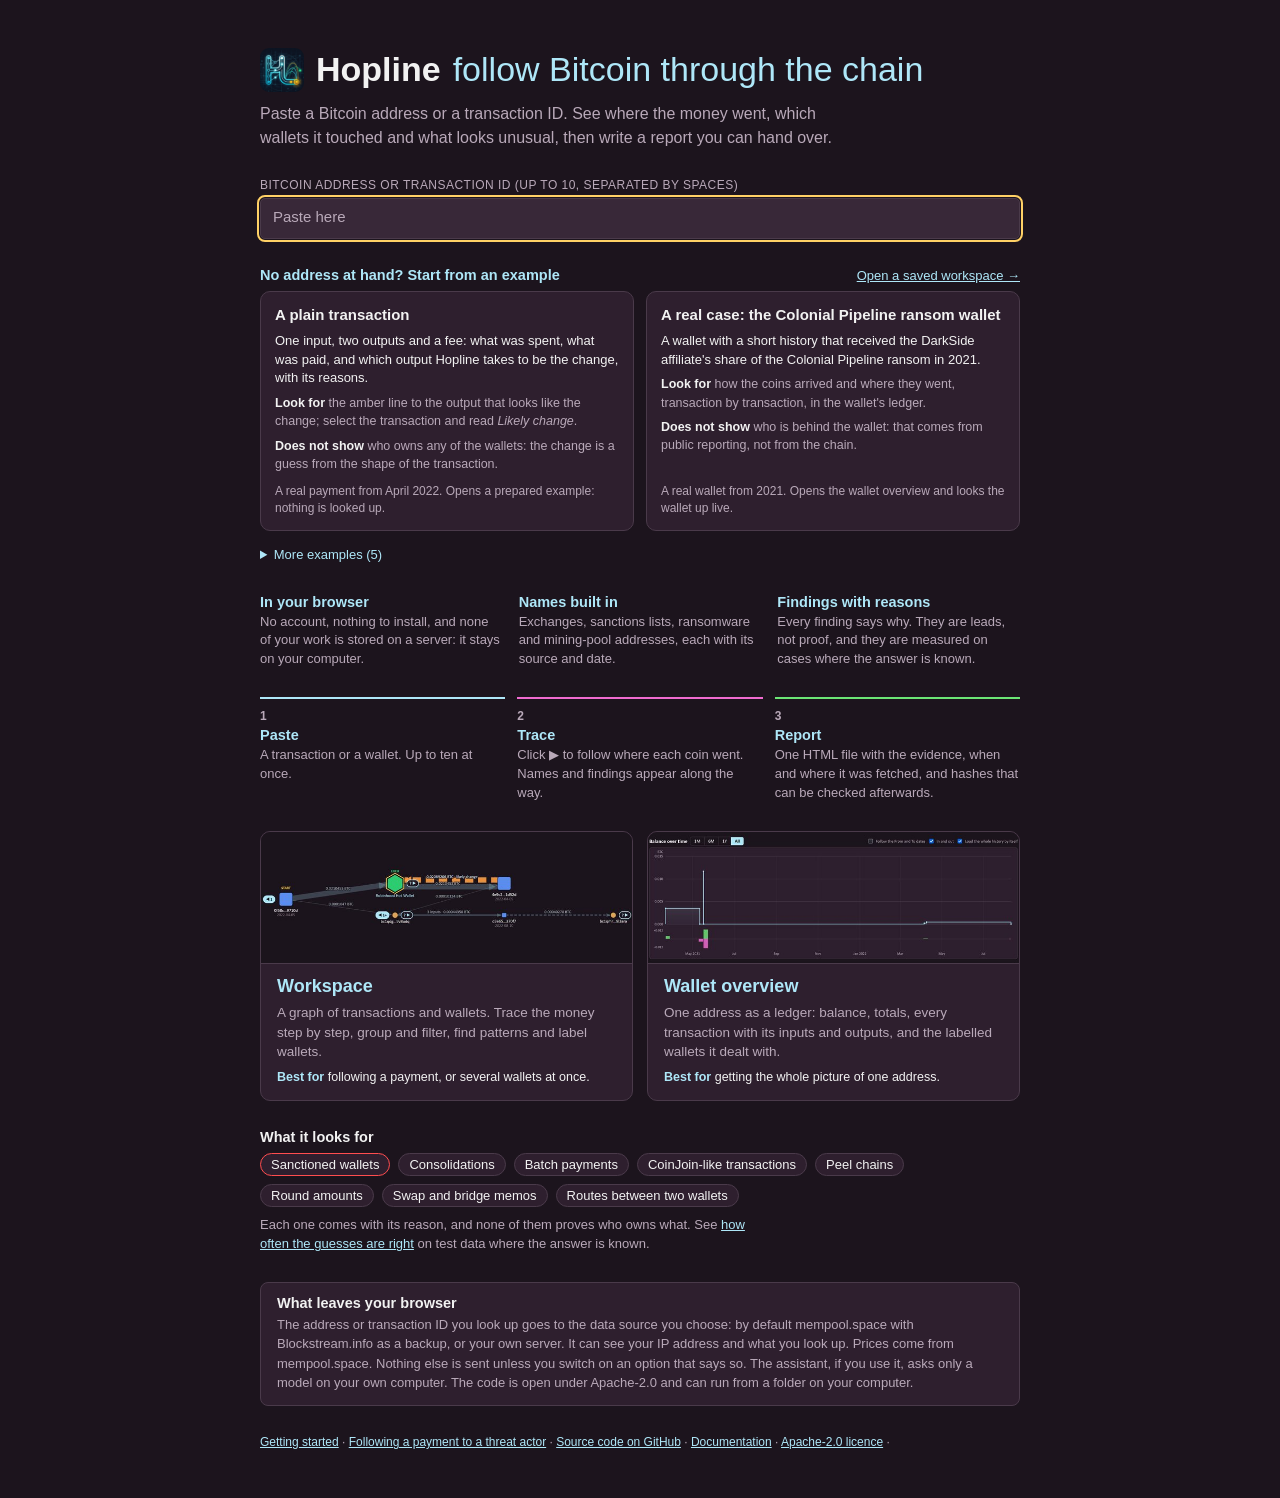
==== commit 0391b6ab: "Front page: five more examples (consolidation, CoinJoin, peel chains, exchange hand-off) Five prepar" ====
--- a/index.html
+++ b/index.html
@@ -143,6 +143,41 @@
         <span class="not"><b>Does not show</b> who is behind the wallet: that comes from public reporting, not from the chain.</span>
         <span class="meta">A real wallet from 2021. Opens the wallet overview and looks the wallet up live.</span>
       </a>
+      <a class="lcard" id="sampleConsol" data-group="Learn the patterns" href="public/workspace.html#s1/[base64]">
+        <span class="name">A consolidation</span>
+        <span class="what">Eight inputs from eight wallets gathered into one output of 0.20092093 BTC.</span>
+        <span class="look"><b>Look for</b> the <i>CONSOL 8&rarr;1</i> badge, and the dashed ring that groups the eight wallets as probably one owner (the common-input rule).</span>
+        <span class="not"><b>Does not show</b> who the owner is. The rule can be wrong: a CoinJoin or a wallet shared by several people breaks it.</span>
+        <span class="meta">A real transaction from January 2021. Opens a prepared example: nothing is looked up.</span>
+      </a>
+      <a class="lcard" id="sampleCoinjoin" data-group="Learn the patterns" href="public/workspace.html#s1/[base64]">
+        <span class="name">A CoinJoin</span>
+        <span class="what">One transaction with 18 inputs from 18 different wallets and 19 outputs, 10 of them exactly 0.00547856 BTC: the shape of a CoinJoin.</span>
+        <span class="look"><b>Look for</b> the pink <i>COINJOIN?</i> badge and the ten equal outputs. Unlike the consolidation, Hopline does not group the input wallets: they are probably different owners.</span>
+        <span class="not"><b>Does not show</b> which output belongs to which input, or who took part: the equal outputs cannot be told apart. It looks like a CoinJoin; the chain cannot prove it is one.</span>
+        <span class="meta">A real transaction from May 2026. Opens a prepared example: nothing is looked up.</span>
+      </a>
+      <a class="lcard" id="samplePeel" data-group="Learn the patterns" href="public/workspace.html#s1/[base64]">
+        <span class="name">A peel chain: the same amount, again and again</span>
+        <span class="what">25 transactions in under three hours, each paying exactly 1 BTC to the same wallet and passing the rest on to the next. The first 12 are shown.</span>
+        <span class="look"><b>Look for</b> the line of <i>PEEL 1/12</i> to <i>12/12</i> badges, the amounts shrinking along it, and the twelve 1 BTC payments fanning up into one wallet.</span>
+        <span class="not"><b>Does not show</b> who owns any of the wallets or why this was done. Ordinary wallets that pay out of one coin look the same, and the wallet that receives the payments has over 10,000 transactions, so it may be a service rather than one person.</span>
+        <span class="meta">A real run from March 2024. Opens a prepared example: nothing is looked up.</span>
+      </a>
+      <a class="lcard" id="samplePeelLookalike" data-group="Learn the patterns" href="public/workspace.html#s1/[base64]">
+        <span class="name">A peel chain that may be a service paying out</span>
+        <span class="what">Ten transactions in one day, each paying a small amount out of a 75 BTC coin and passing the rest on. Hopline marks it <i>PEEL 1/10</i> to <i>10/10</i>.</span>
+        <span class="look"><b>Look for</b> how little is peeled each time (under half a percent of the coin in all) and that all ten happen on the same day.</span>
+        <span class="not"><b>Does not show</b> whether a person or a service did this. A service paying out many customers from one large coin has the same shape; only more evidence, such as who the wallets are and what the payments were for, can tell them apart.</span>
+        <span class="meta">A real run from March 2020. Opens a prepared example: nothing is looked up.</span>
+      </a>
+      <a class="lcard" id="sampleHandoff" data-group="Where a trail meets a service" href="public/workspace.html#s1/[base64]">
+        <span class="name">Where a trail meets an exchange</span>
+        <span class="what">A payment of 4.2076562 BTC into a wallet that Hopline's built-in list names as an exchange wallet, with 0.10807976 BTC coming back as change.</span>
+        <span class="look"><b>Look for</b> the wallet the list names <i>Gemini Hot Wallet</i>, drawn as a green hexagon with the <i>EXCH</i> tag: the tag marks it as a service, so Hopline follows a trail until it meets one and counts it under <i>Service hand-offs</i> in the Findings.</span>
+        <span class="not"><b>Does not show</b> what the exchange did next: its wallets pool many people's coins, so the trail stops being about one person there. The name is a claim from a list, not proof.</span>
+        <span class="meta">A real deposit from February 2023. Opens a prepared example: nothing is looked up.</span>
+      </a>
     </div>
   </div>
 
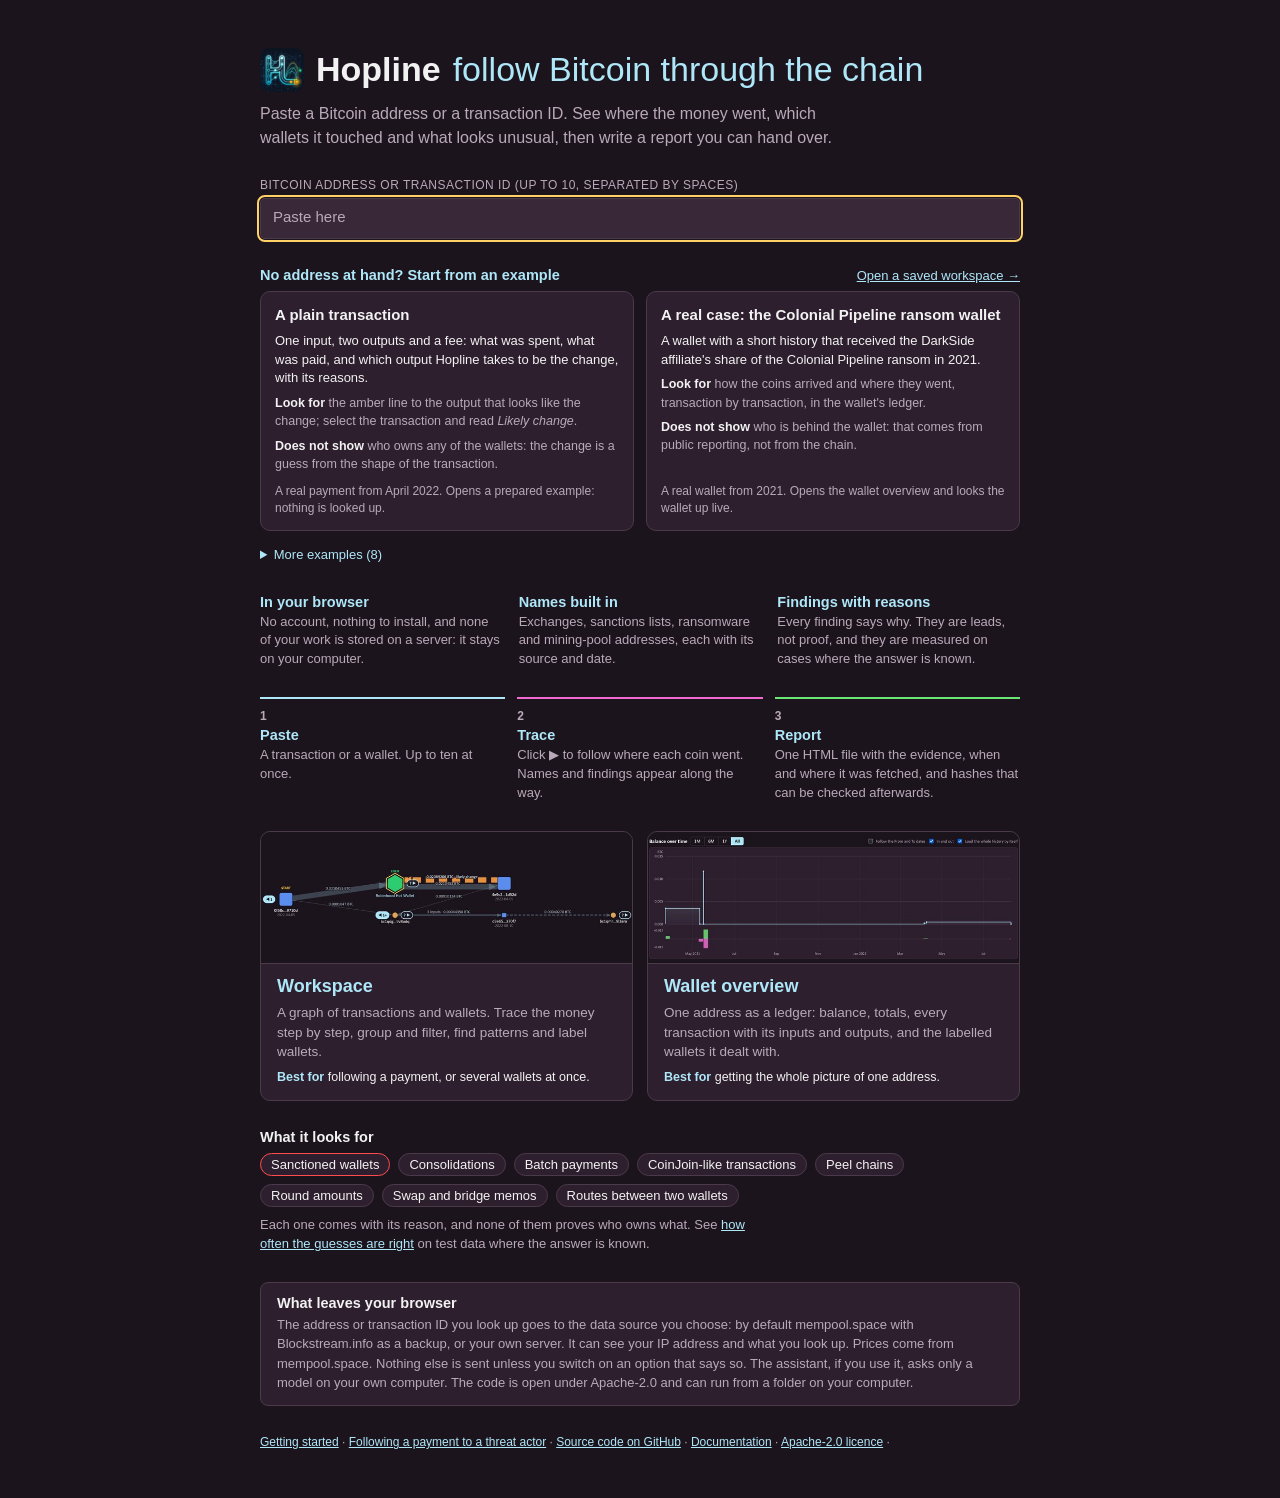
==== commit 800805c6: "Front page: three more examples (a batch payment, a swap memo, a vendor-listed wallet) Three prepare" ====
--- a/index.html
+++ b/index.html
@@ -150,6 +150,13 @@
         <span class="not"><b>Does not show</b> who the owner is. The rule can be wrong: a CoinJoin or a wallet shared by several people breaks it.</span>
         <span class="meta">A real transaction from January 2021. Opens a prepared example: nothing is looked up.</span>
       </a>
+      <a class="lcard" id="sampleBatch" data-group="Learn the patterns" href="public/workspace.html#s1/[base64]">
+        <span class="name">A batch payment</span>
+        <span class="what">One input paying 12 different wallets in one transaction, with amounts from 0.0009 to 0.27 BTC.</span>
+        <span class="look"><b>Look for</b> the <i>BATCH 1&rarr;12</i> badge and the twelve different recipients fanning out of one transaction.</span>
+        <span class="not"><b>Does not show</b> who is paying or being paid. A batch like this is typical of an exchange or service paying many people at once, but a payroll or a payout run looks the same.</span>
+        <span class="meta">A real transaction from November 2021. Opens a prepared example: nothing is looked up.</span>
+      </a>
       <a class="lcard" id="sampleCoinjoin" data-group="Learn the patterns" href="public/workspace.html#s1/[base64]">
         <span class="name">A CoinJoin</span>
         <span class="what">One transaction with 18 inputs from 18 different wallets and 19 outputs, 10 of them exactly 0.00547856 BTC: the shape of a CoinJoin.</span>
@@ -177,6 +184,20 @@
         <span class="look"><b>Look for</b> the wallet the list names <i>Gemini Hot Wallet</i>, drawn as a green hexagon with the <i>EXCH</i> tag: the tag marks it as a service, so Hopline follows a trail until it meets one and counts it under <i>Service hand-offs</i> in the Findings.</span>
         <span class="not"><b>Does not show</b> what the exchange did next: its wallets pool many people's coins, so the trail stops being about one person there. The name is a claim from a list, not proof.</span>
         <span class="meta">A real deposit from February 2023. Opens a prepared example: nothing is looked up.</span>
+      </a>
+      <a class="lcard" id="sampleSwap" data-group="Where a trail meets a service" href="public/workspace.html#s1/[base64]">
+        <span class="name">A payment that asks to be swapped</span>
+        <span class="what">A small payment with an extra output, an OP_RETURN, that holds a memo in the format THORChain uses to swap a payment into an asset on another chain.</span>
+        <span class="look"><b>Look for</b> the orange <i>SWAP &rarr; E</i> badge (<i>E</i> is a short code for the asset) and the grey memo vertex. Select the transaction to read what the memo asks for: the asset, the address to be paid on the other chain, a limit and an affiliate.</span>
+        <span class="not"><b>Does not show</b> that the swap happened: the memo is what the sender wrote, and a swap that cannot be done is refunded. What happens on the other chain is not on this one.</span>
+        <span class="meta">A real transaction from October 2026. Opens a prepared example: nothing is looked up.</span>
+      </a>
+      <a class="lcard" id="sampleListedWallet" data-group="Follow a real case" href="public/workspace.html#s1/[base64]">
+        <span class="name">A wallet a security vendor lists for a ransomware group</span>
+        <span class="what">A wallet that WatchGuard's ransomware tracker lists for the Dark Angels group. It received exactly 38.14 BTC in May 2022, the same figure the tracker gives for one extortion amount.</span>
+        <span class="look"><b>Look for</b> the tiny first payment of 0.00012345 BTC, the <i>ROUND 38.14 BTC</i> payment, the split twenty minutes later into one sixth and five sixths, and the red <i>THREAT</i> tag, which comes from the vendor's listing and not from the chain.</span>
+        <span class="not"><b>Does not show</b> who paid, or who controls the wallet. The name and the tag are WatchGuard's claim; the chain only shows the amounts and where the coins went.</span>
+        <span class="meta">A real wallet from May 2022 (the listing is WatchGuard Technologies', linked on the Samples wiki page). Opens a prepared example: nothing is looked up.</span>
       </a>
     </div>
   </div>
